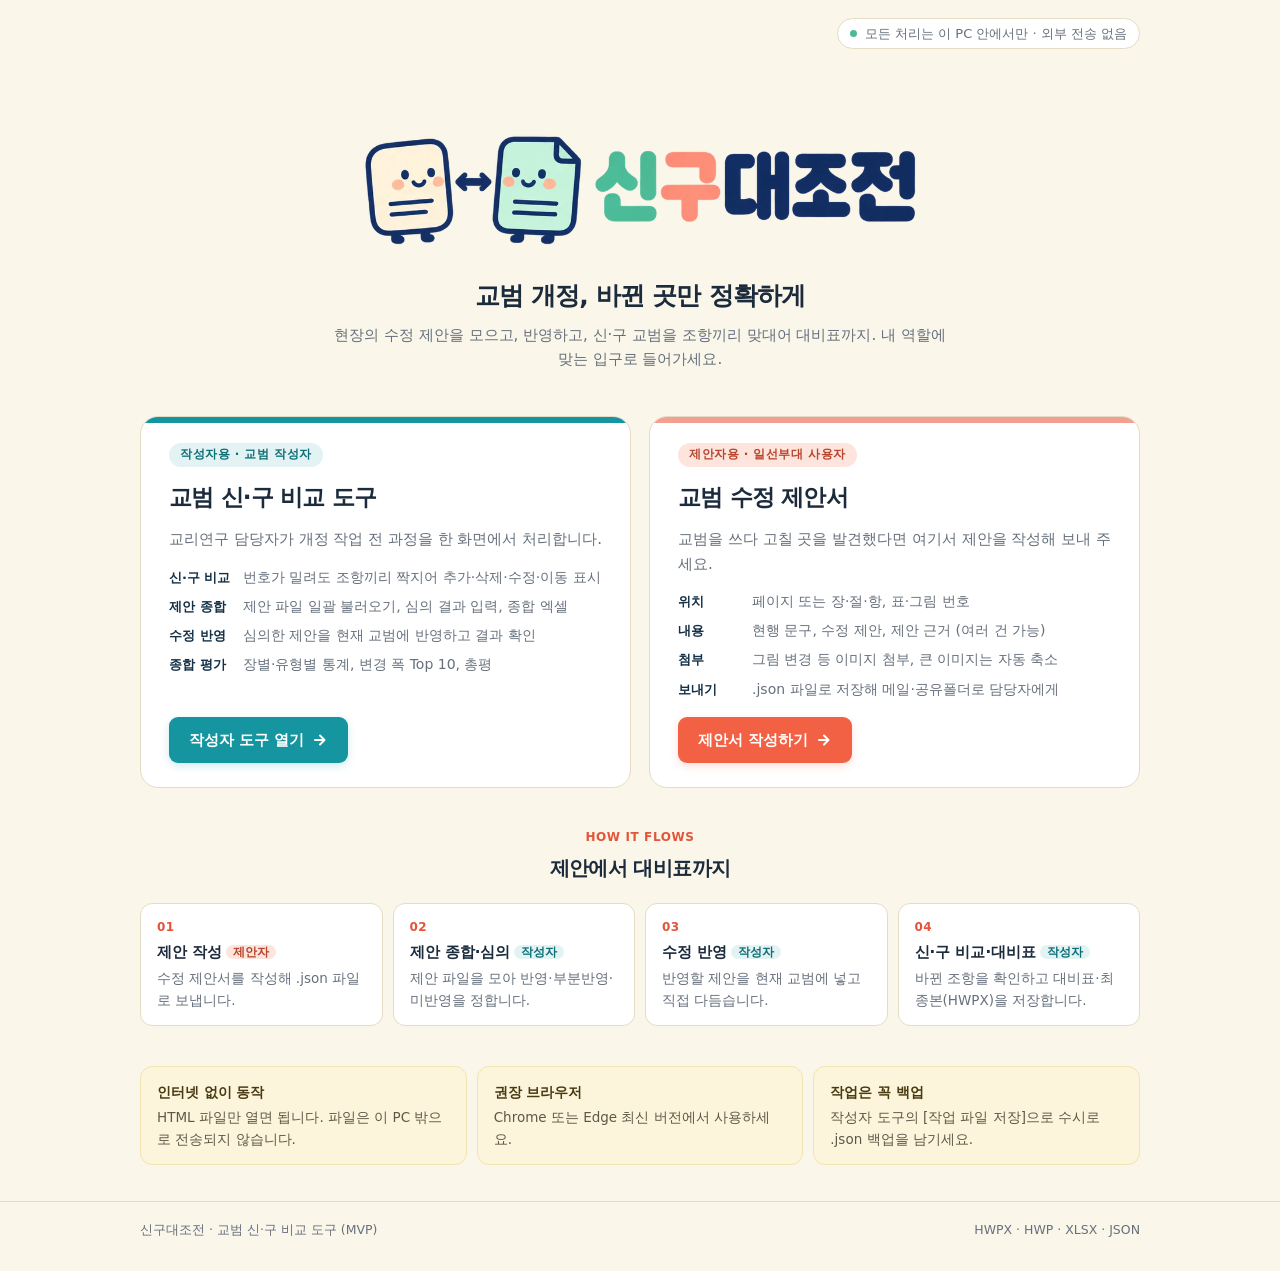
==== index.html @ fb4c58e6 "신구대조전: 교범 신·구 비교 도구 MVP - 홈(index.html): 작성자용·제안자용 입구, 로고, 업무 흐름 - 작성자 도구(교범비교도구.html): HWPX/HWP 읽기," ====
<!doctype html>
<html lang="ko">
<head>
<meta charset="utf-8">
<meta name="viewport" content="width=device-width, initial-scale=1">
<title>신구대조전</title>
<link rel="icon" href="[data-uri]">
<style>
:root {
  --navy: #133046; --teal: #15959F; --cream: #F1E4B3; --salmon: #F4A090; --coral: #F26144; --green: #4fb995;
  --bg: #faf6ea; --ink: #1b2b3c; --muted: #66707c; --line: #e4dcc4; --line-2: #f0eadb;
  --accent: #15959F; --accent-hover: #0f7a83; --accent-2: #e2553a;
}
* { box-sizing: border-box; }
html, body { margin: 0; background: var(--bg); color: var(--ink); font: 15px/1.65 "Malgun Gothic", "맑은 고딕", "Apple SD Gothic Neo", system-ui, sans-serif; }
a { color: inherit; }
.wrap { max-width: 1080px; margin: 0 auto; padding: 0 clamp(16px, 4vw, 40px); }

.top { padding: 18px 0; }
.top .wrap { display: flex; align-items: center; gap: 10px; }
.local { display: inline-flex; align-items: center; gap: 8px; font-size: 13px; color: var(--muted); background: #fff; border: 1px solid var(--line); border-radius: 20px; padding: 4px 12px; margin-left: auto; }
.local i { width: 7px; height: 7px; border-radius: 50%; background: var(--green); }

.hero { text-align: center; padding: clamp(28px, 6vw, 64px) 0 clamp(24px, 5vw, 44px); }
.hero h1 { margin: 0; }
.hero h1 img { width: min(560px, 92%); height: auto; display: block; margin: 0 auto; }
.hero h1 span { position: absolute; width: 1px; height: 1px; overflow: hidden; clip: rect(0 0 0 0); }
.tagline { font-size: clamp(19px, 2.6vw, 25px); font-weight: 700; letter-spacing: -.8px; margin: 26px 0 6px; }
.lead { color: var(--muted); margin: 0 auto; max-width: 620px; }

.doors { display: grid; grid-template-columns: 1fr 1fr; gap: 18px; margin-bottom: 40px; }
.door { position: relative; display: flex; flex-direction: column; gap: 10px; background: #fff; border: 1px solid var(--line); border-radius: 18px; padding: 26px 28px 24px; text-decoration: none; transition: transform .15s, box-shadow .15s, border-color .15s; overflow: hidden; }
.door::before { content: ''; position: absolute; inset: 0 0 auto 0; height: 6px; background: var(--teal); }
.door.proposer::before { background: var(--salmon); }
.door:hover, .door:focus-visible { transform: translateY(-3px); box-shadow: 0 14px 30px rgba(19, 48, 70, .12); border-color: var(--teal); outline: none; }
.door.proposer:hover, .door.proposer:focus-visible { border-color: var(--salmon); }
.who { display: inline-flex; align-self: flex-start; align-items: center; gap: 6px; font-size: 12px; font-weight: 700; letter-spacing: .5px; color: #0e6f77; background: #e3f3f3; border-radius: 12px; padding: 2px 11px; }
.proposer .who { color: #b8462e; background: #fde4dc; }
.door h2 { margin: 2px 0 0; font-size: 23px; letter-spacing: -.8px; }
.door p { margin: 0; color: var(--muted); }
.door ul { list-style: none; margin: 4px 0 6px; padding: 0; display: grid; gap: 6px; }
.door li { display: flex; gap: 10px; align-items: baseline; font-size: 14px; }
.door li b { flex: none; min-width: 64px; font-size: 13px; color: var(--navy); }
.door li span { color: var(--muted); }
.go { margin-top: auto; align-self: flex-start; display: inline-flex; align-items: center; gap: 8px; background: var(--teal); color: #fff; font-weight: 700; border-radius: 9px; padding: 11px 20px; box-shadow: 0 3px 8px rgba(21, 149, 159, .2); }
.proposer .go { background: var(--coral); box-shadow: 0 3px 8px rgba(242, 97, 68, .2); }
.door:hover .go { filter: brightness(.94); }
.go svg { width: 16px; height: 16px; }

.flow-h { text-align: center; font-size: 12px; font-weight: 700; letter-spacing: .6px; color: var(--accent-2); margin: 0 0 4px; }
.flow-t { text-align: center; font-size: 20px; letter-spacing: -.6px; margin: 0 0 18px; }
.flow { list-style: none; padding: 0; margin: 0 0 40px; display: grid; grid-template-columns: repeat(4, 1fr); gap: 10px; counter-reset: s; }
.flow li { background: #fff; border: 1px solid var(--line); border-radius: 12px; padding: 14px 16px; font-size: 13.5px; color: var(--muted); position: relative; }
.flow li::before { counter-increment: s; content: '0' counter(s); display: block; font-size: 12px; font-weight: 700; color: var(--accent-2); letter-spacing: .5px; }
.flow li b { display: block; color: var(--ink); font-size: 15px; margin: 2px 0 2px; }
.flow li em { font-style: normal; font-size: 12px; font-weight: 700; border-radius: 8px; padding: 0 7px; margin-left: 4px; vertical-align: 1px; }
.flow li em.a { color: #0e6f77; background: #e3f3f3; }
.flow li em.p { color: #b8462e; background: #fde4dc; }

.notes { display: grid; grid-template-columns: repeat(3, 1fr); gap: 10px; margin-bottom: 36px; }
.note { background: #fcf5dc; border: 1px solid var(--cream); border-radius: 12px; padding: 14px 16px; font-size: 13.5px; color: #5e5848; }
.note b { display: block; color: #4a3a12; margin-bottom: 2px; }

footer { border-top: 1px solid var(--line); padding: 18px 0 30px; font-size: 12.5px; color: var(--muted); }
footer .wrap { display: flex; flex-wrap: wrap; gap: 6px 18px; justify-content: space-between; }

@media (max-width: 860px) {
  .flow { grid-template-columns: repeat(2, 1fr); }
  .notes { grid-template-columns: 1fr; }
}
@media (max-width: 720px) {
  .doors { grid-template-columns: 1fr; }
  .local { display: none; }
}
@media (max-width: 420px) {
  .flow { grid-template-columns: 1fr; }
  .door { padding: 22px 20px 20px; }
}
</style>
</head>
<body>
<header class="top"><div class="wrap"><span class="local"><i></i>모든 처리는 이 PC 안에서만 · 외부 전송 없음</span></div></header>

<main class="wrap">
  <section class="hero">
    <h1><img src="[data-uri]" alt=""><span>신구대조전</span></h1>
    <p class="tagline">교범 개정, 바뀐 곳만 정확하게</p>
    <p class="lead">현장의 수정 제안을 모으고, 반영하고, 신·구 교범을 조항끼리 맞대어 대비표까지. 내 역할에 맞는 입구로 들어가세요.</p>
  </section>

  <section class="doors" aria-label="사용자별 입구">
    <a class="door author" href="교범비교도구.html">
      <span class="who">작성자용 · 교범 작성자</span>
      <h2>교범 신·구 비교 도구</h2>
      <p>교리연구 담당자가 개정 작업 전 과정을 한 화면에서 처리합니다.</p>
      <ul>
        <li><b>신·구 비교</b><span>번호가 밀려도 조항끼리 짝지어 추가·삭제·수정·이동 표시</span></li>
        <li><b>제안 종합</b><span>제안 파일 일괄 불러오기, 심의 결과 입력, 종합 엑셀</span></li>
        <li><b>수정 반영</b><span>심의한 제안을 현재 교범에 반영하고 결과 확인</span></li>
        <li><b>종합 평가</b><span>장별·유형별 통계, 변경 폭 Top 10, 총평</span></li>
      </ul>
      <span class="go">작성자 도구 열기 <svg viewBox="0 0 16 16" aria-hidden="true"><path d="M3 8h9M8 3.5 12.5 8 8 12.5" fill="none" stroke="currentColor" stroke-width="2" stroke-linecap="round" stroke-linejoin="round"/></svg></span>
    </a>
    <a class="door proposer" href="수정제안폼.html">
      <span class="who">제안자용 · 일선부대 사용자</span>
      <h2>교범 수정 제안서</h2>
      <p>교범을 쓰다 고칠 곳을 발견했다면 여기서 제안을 작성해 보내 주세요.</p>
      <ul>
        <li><b>위치</b><span>페이지 또는 장·절·항, 표·그림 번호</span></li>
        <li><b>내용</b><span>현행 문구, 수정 제안, 제안 근거 (여러 건 가능)</span></li>
        <li><b>첨부</b><span>그림 변경 등 이미지 첨부, 큰 이미지는 자동 축소</span></li>
        <li><b>보내기</b><span>.json 파일로 저장해 메일·공유폴더로 담당자에게</span></li>
      </ul>
      <span class="go">제안서 작성하기 <svg viewBox="0 0 16 16" aria-hidden="true"><path d="M3 8h9M8 3.5 12.5 8 8 12.5" fill="none" stroke="currentColor" stroke-width="2" stroke-linecap="round" stroke-linejoin="round"/></svg></span>
    </a>
  </section>

  <p class="flow-h">HOW IT FLOWS</p>
  <h2 class="flow-t">제안에서 대비표까지</h2>
  <ol class="flow">
    <li><b>제안 작성<em class="p">제안자</em></b>수정 제안서를 작성해 .json 파일로 보냅니다.</li>
    <li><b>제안 종합·심의<em class="a">작성자</em></b>제안 파일을 모아 반영·부분반영·미반영을 정합니다.</li>
    <li><b>수정 반영<em class="a">작성자</em></b>반영할 제안을 현재 교범에 넣고 직접 다듬습니다.</li>
    <li><b>신·구 비교·대비표<em class="a">작성자</em></b>바뀐 조항을 확인하고 대비표·최종본(HWPX)을 저장합니다.</li>
  </ol>

  <section class="notes">
    <div class="note"><b>인터넷 없이 동작</b>HTML 파일만 열면 됩니다. 파일은 이 PC 밖으로 전송되지 않습니다.</div>
    <div class="note"><b>권장 브라우저</b>Chrome 또는 Edge 최신 버전에서 사용하세요.</div>
    <div class="note"><b>작업은 꼭 백업</b>작성자 도구의 [작업 파일 저장]으로 수시로 .json 백업을 남기세요.</div>
  </section>
</main>

<footer><div class="wrap"><span>신구대조전 · 교범 신·구 비교 도구 (MVP)</span><span>HWPX · HWP · XLSX · JSON</span></div></footer>
</body>
</html>
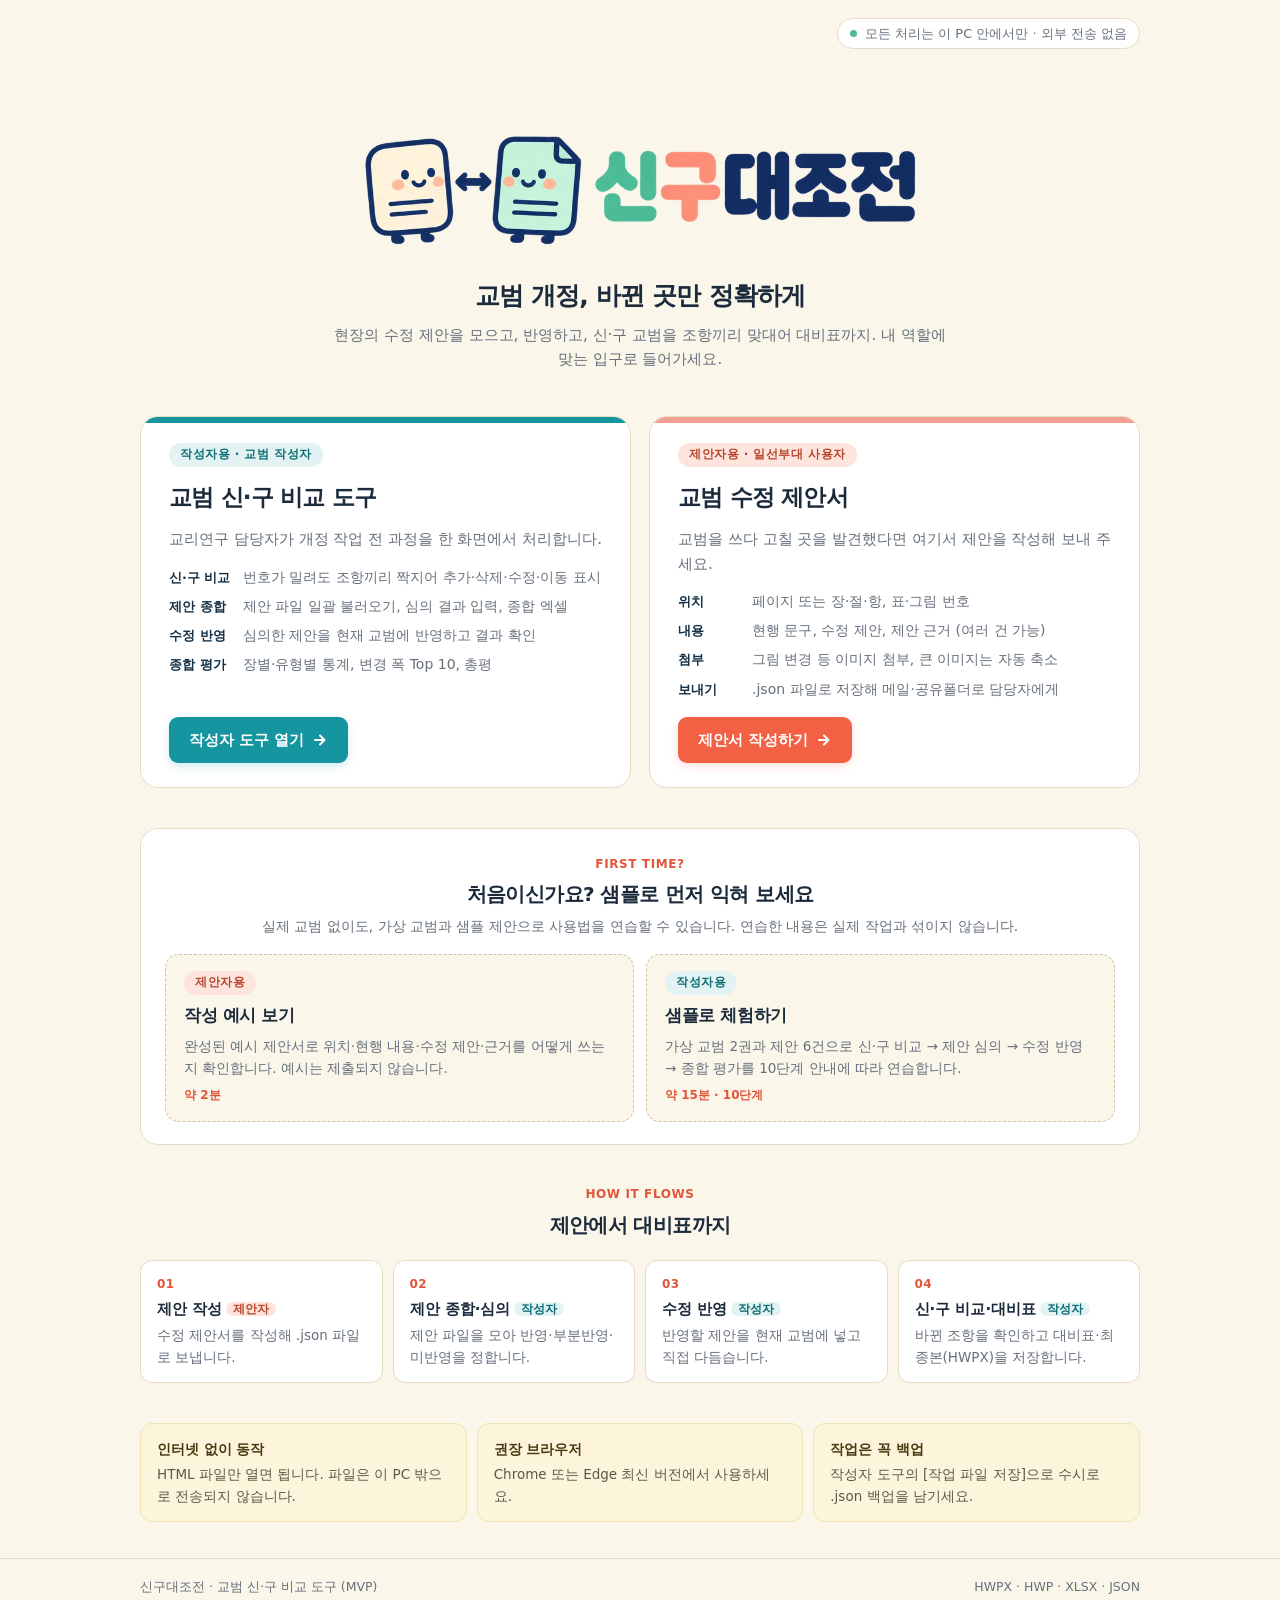
==== commit 07efbbff: "샘플 체험 추가: 작성자 10단계 안내 + 제안자 작성 예시 - 작성자 도구 [샘플 체험]: 가상 교범 2권·샘플 제안 6건(심의 결과 포함)으로 시작,   오른쪽 아래 10단계 " ====
--- a/index.html
+++ b/index.html
@@ -47,6 +47,19 @@
 .door:hover .go { filter: brightness(.94); }
 .go svg { width: 16px; height: 16px; }
 
+.try { background: #fff; border: 1px solid var(--line); border-radius: 18px; padding: 22px 24px; margin-bottom: 40px; }
+.try-h { text-align: center; margin-bottom: 16px; }
+.try-h h2 { font-size: 20px; letter-spacing: -.6px; margin: 2px 0 4px; }
+.try-h p { margin: 0; color: var(--muted); font-size: 14px; }
+.try-cards { display: grid; grid-template-columns: 1fr 1fr; gap: 12px; }
+.try-card { display: flex; flex-direction: column; gap: 6px; text-decoration: none; border: 1px dashed #cfc4a3; border-radius: 14px; padding: 16px 18px; background: var(--bg); transition: border-color .15s, background .15s; }
+.try-card:hover, .try-card:focus-visible { border-style: solid; border-color: var(--teal); background: #fff; outline: none; }
+.try-card b { font-size: 17px; letter-spacing: -.4px; }
+.try-card > span:not(.who) { color: var(--muted); font-size: 13.5px; }
+.try-card em { font-style: normal; font-size: 12px; font-weight: 700; color: var(--accent-2); margin-top: auto; }
+.try-card .who { color: #0e6f77; background: #e3f3f3; }
+.try-card .proposer-tag { color: #b8462e; background: #fde4dc; }
+@media (max-width: 720px) { .try-cards { grid-template-columns: 1fr; } }
 .flow-h { text-align: center; font-size: 12px; font-weight: 700; letter-spacing: .6px; color: var(--accent-2); margin: 0 0 4px; }
 .flow-t { text-align: center; font-size: 20px; letter-spacing: -.6px; margin: 0 0 18px; }
 .flow { list-style: none; padding: 0; margin: 0 0 40px; display: grid; grid-template-columns: repeat(4, 1fr); gap: 10px; counter-reset: s; }
@@ -79,7 +92,7 @@
 </style>
 </head>
 <body>
-<header class="top"><div class="wrap"><span class="local"><i></i>모든 처리는 이 PC 안에서만 · 외부 전송 없음</span></div></header>
+<header class="top"><div class="wrap"><span class="local" id="mode"><i></i>모든 처리는 이 PC 안에서만 · 외부 전송 없음</span></div></header>
 
 <main class="wrap">
   <section class="hero">
@@ -115,6 +128,25 @@
     </a>
   </section>
 
+  <section class="try" aria-label="샘플 체험">
+    <div class="try-h"><span class="flow-h">FIRST TIME?</span><h2>처음이신가요? 샘플로 먼저 익혀 보세요</h2>
+      <p>실제 교범 없이도, 가상 교범과 샘플 제안으로 사용법을 연습할 수 있습니다. 연습한 내용은 실제 작업과 섞이지 않습니다.</p></div>
+    <div class="try-cards">
+      <a class="try-card" href="수정제안폼.html?example=1">
+        <span class="who proposer-tag">제안자용</span>
+        <b>작성 예시 보기</b>
+        <span>완성된 예시 제안서로 위치·현행 내용·수정 제안·근거를 어떻게 쓰는지 확인합니다. 예시는 제출되지 않습니다.</span>
+        <em>약 2분</em>
+      </a>
+      <a class="try-card" href="교범비교도구.html?sample=1">
+        <span class="who">작성자용</span>
+        <b>샘플로 체험하기</b>
+        <span>가상 교범 2권과 제안 6건으로 신·구 비교 → 제안 심의 → 수정 반영 → 종합 평가를 10단계 안내에 따라 연습합니다.</span>
+        <em>약 15분 · 10단계</em>
+      </a>
+    </div>
+  </section>
+
   <p class="flow-h">HOW IT FLOWS</p>
   <h2 class="flow-t">제안에서 대비표까지</h2>
   <ol class="flow">
@@ -132,5 +164,18 @@
 </main>
 
 <footer><div class="wrap"><span>신구대조전 · 교범 신·구 비교 도구 (MVP)</span><span>HWPX · HWP · XLSX · JSON</span></div></footer>
+<script src="config.js"></script>
+<script>
+// 온라인(Supabase) 설정이 있으면 안내 문구를 바꿈
+(function () {
+  var c = window.SINGU_CONFIG || {};
+  if (!(c.supabaseUrl && c.supabaseAnonKey)) return;
+  document.getElementById('mode').innerHTML = '<i></i>제안은 온라인 제출 · 교범 파일은 PC 안에서만 처리';
+  var notes = document.querySelectorAll('.note');
+  if (notes[0]) notes[0].innerHTML = '<b>제안은 온라인, 교범은 PC 안에서</b>수정 제안은 온라인으로 바로 제출됩니다. 교범 HWPX 파일은 PC 밖으로 전송되지 않습니다.';
+  var step = document.querySelector('.flow li');
+  if (step) step.innerHTML = '<b>제안 작성<em class="p">제안자</em></b>수정 제안서를 작성해 [온라인 제출]로 보냅니다.';
+})();
+</script>
 </body>
 </html>
